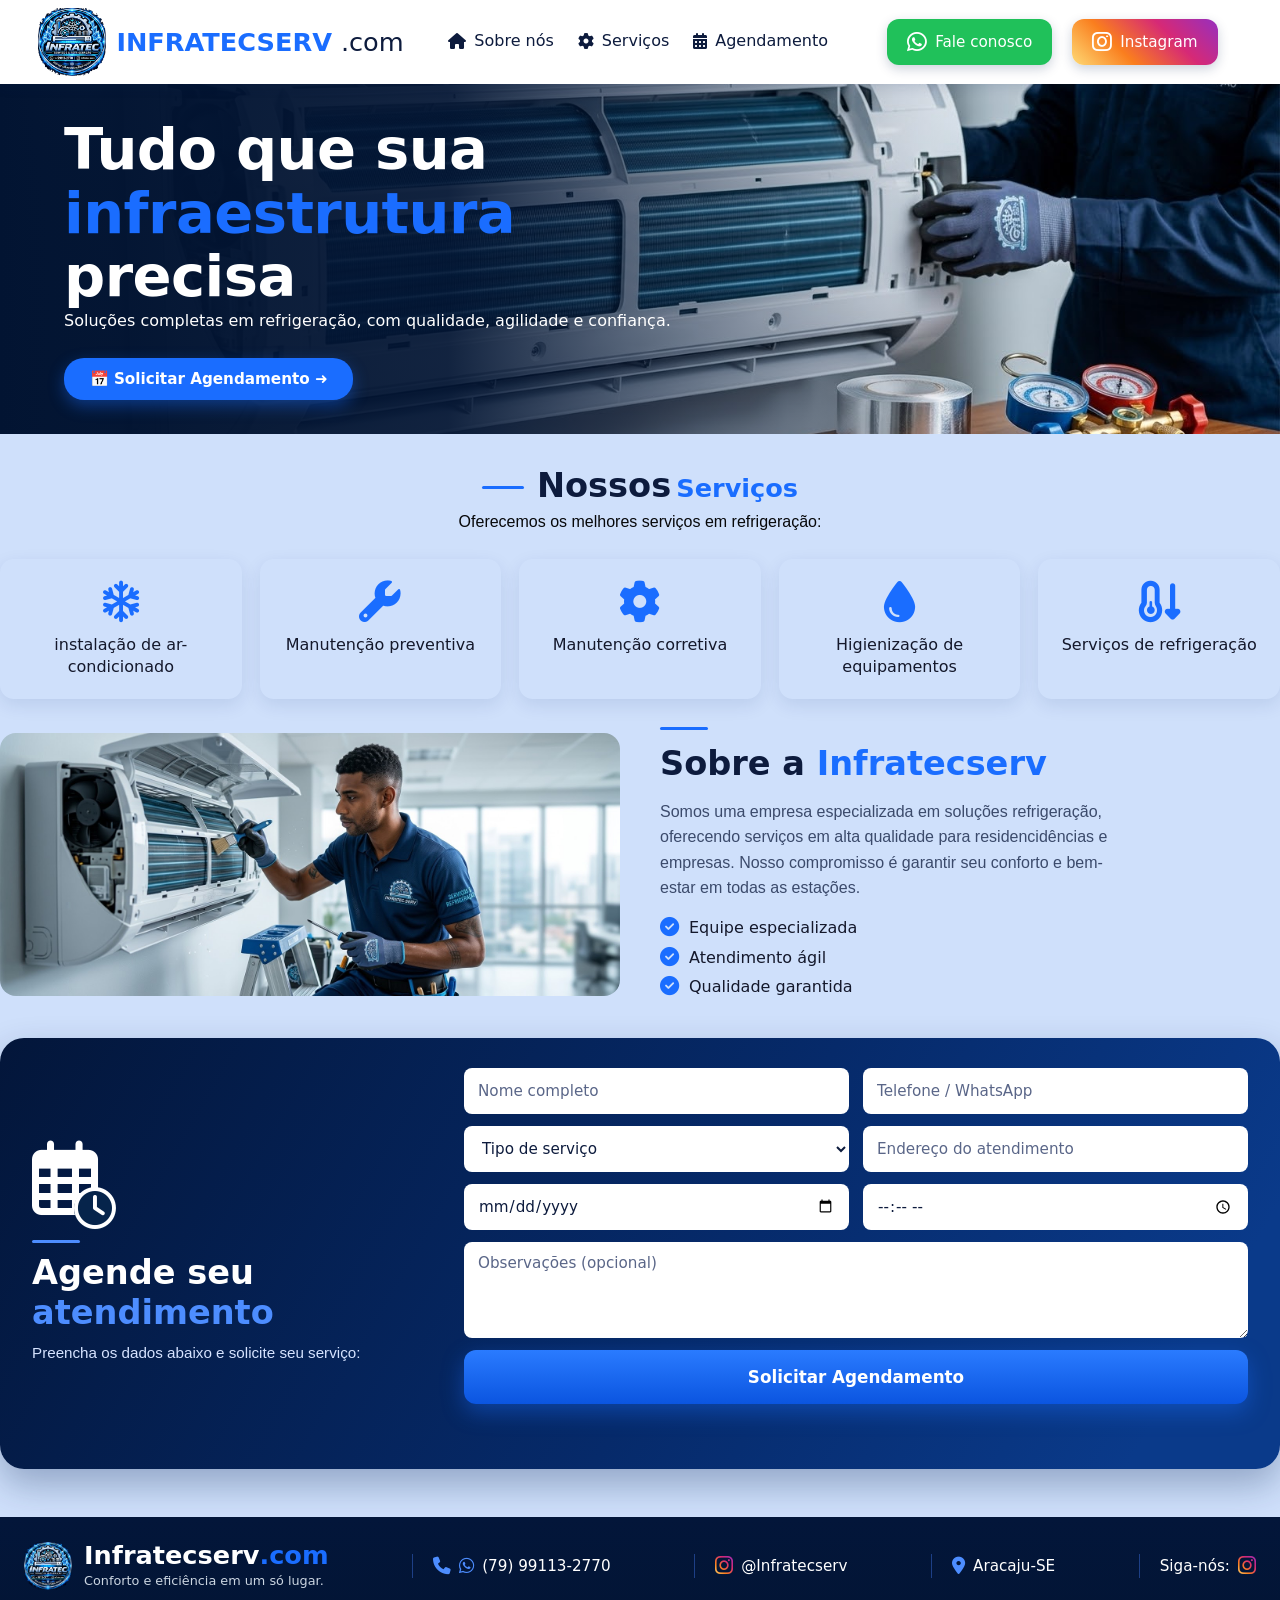
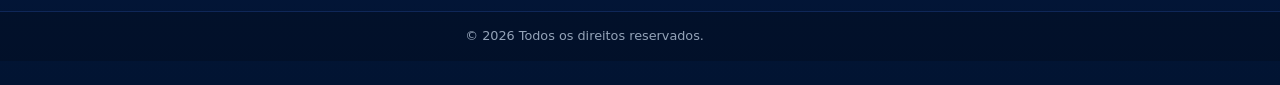
==== agendamento (1).html @ edc29859 "feature: Infratec_agendamento" ====
<!DOCTYPE html>
<html lang="pt-br">
<head>
    <meta charset="UTF-8">
    <meta name="viewport" content="width=device-width, initial-scale=1.0">
    <title>Agendamento infratecserv</title>
    <link rel="stylesheet" href="agendamento.css">
    <link rel="stylesheet" href="https://cdnjs.cloudflare.com/ajax/libs/font-awesome/6.7.2/css/all.min.css">
   <link rel="shortcut icon" href="flavicon infratecserv fundo transparente.png" type="image/png">
  <script src="script.js" defer></script>
</head>
<body>
    <header>
        <div id="logo"> 
        <img src="emblema infratecserv  transparente.png" alt="logo">  
       <span>
         INFRATECSERV <span class="destaque">.com</span>
       </span>
           
        </div>
     <nav>
    <a href="#sobre"><i class="fa-solid fa-house" aria-hidden="true"></i> Sobre nós</a>

    <a href="#serviços"><i class="fa-solid fa-gear" aria-hidden="true"></i> Serviços</a>
     
    <a href="#agendamento"><i class="fa-solid fa-calendar-days" aria-hidden="true"></i> Agendamento</a>

    <a class="whatsapp" href="https://wa.me/5579991132770">
    <i class="fa-brands fa-whatsapp"></i>
    Fale conosco
     </a>

     <a class="instagram" href="https://www.instagram.com/infratecserv/">
     <i class="fa-brands fa-instagram"></i>
     Instagram
    </a>
    </header>

    <main>
       <div>
        <section>
        <div id="slider">
        <h1>Tudo que sua
        <span>infraestrutura</span> 
          precisa
        </h1>
        <p>Soluções completas em refrigeração,
           com qualidade, agilidade e confiança.
        </p>
         <button id="botao-agendamento" type="button">📅 Solicitar Agendamento ➜</button>
        <img src="slider infratecserv.jpeg" alt="slider infratecserv">
       
        

     </div>
      </section>

     
        
        <div id="conteudo">
        <h1>Nossos</h1> <span>Serviços</span>
       
       <p>Oferecemos os melhores serviços em refrigeração:</p>
         <ul id="serviços">
          <li> <i class="fa-regular fa-snowflake" aria-hidden="true"></i> instalação de ar-condicionado</li>
          <li><i class="fa-solid fa-wrench" aria-hidden="true"></i>Manutenção preventiva</li>
          <li><i class="fa-solid fa-gear" aria-hidden="true"></i>Manutenção corretiva</li>
          <li><i class="fa-solid fa-droplet" aria-hidden="true"></i>Higienização de equipamentos</li>
          <li><i class="fa-solid fa-temperature-arrow-down" aria-hidden="true"></i>Serviços de refrigeração</li>
          




         </ul>
         <div>
        <section>
        <div id="sobre">
          <img src="slider sobre nós.jpeg" alt="sobre nós">
         <h1>Sobre a <span>Infratecserv</span></h1>
          <p>Somos uma empresa especializada em soluções 
             refrigeração, oferecendo serviços em alta
             qualidade para residencidências e empresas.
             Nosso compromisso é garantir seu conforto e
             bem-estar em todas as estações.
          </p>
          <ul id="checklist">
            <li><i class="fa-solid fa-circle-check"></i>Equipe especializada</li>
            <li><i class="fa-solid fa-circle-check"></i>Atendimento ágil</li>
            <li><i class="fa-solid fa-circle-check"></i>Qualidade garantida</li>
          </ul>
        </div>
        </section>
        </div>

        <div>
       <div>
         <section>
          <div id="agendamento">
            <div class="icone-agendamento">
             <i class="fa-regular fa-calendar-days"></i>
             <i class="fa-regular fa-clock"></i>
            </div>

            <h2>Agende seu <span>atendimento</span></h2>
            <p>Preencha os dados abaixo e solicite seu serviço:</p>

            <form id="form-agendamento" novalidate>
              <input type="text" id="nome" placeholder="Nome completo" aria-label="Nome completo" autocomplete="name" required>
              <input type="tel" id="telefone" placeholder="Telefone / WhatsApp" aria-label="Telefone / WhatsApp" autocomplete="tel" required>

              <select id="servico" aria-label="Tipo de serviço" required>
                <option value="">Tipo de serviço</option>
                <option>Instalação de ar-condicionado</option>
                <option>Manutenção preventiva</option>
                <option>Manutenção corretiva</option>
                <option>Higienização de equipamentos</option>
                <option>Outros serviços</option>
              </select>
              <input type="text" id="endereco" placeholder="Endereço do atendimento" aria-label="Endereço do atendimento" autocomplete="street-address" required>

              <input type="date" id="data" aria-label="Data desejada" required>
              <input type="time" id="horario" aria-label="Horário desejado" required>

              <textarea id="observacoes" placeholder="Observações (opcional)" aria-label="Observações"></textarea>

              <button type="submit">Solicitar Agendamento</button>
              <p id="aviso" role="status" aria-live="polite"></p>
            </form>
          </div>
         </section>
        </div>
 
      



            
    </main>
    <footer>
<div class="footer-container">
    <div class="bloco-1">
      <img src="emblema infratecserv  transparente.png" alt="emblema infratecserv">
      <div class="logo-texto">
        <span class="logo">
          <span class="marca">Infratecserv</span><span>.com</span>
        </span>
        <p>Conforto e eficiência em um só lugar.</p>
      </div>
    </div>
        <div class="bloco-2">
        <i class="fa-solid fa-phone"></i> <i class="fa-brands fa-whatsapp"></i><p>(79) 99113-2770</p> 
       </div>
        <div class="bloco-3">
        <i class="fa-brands fa-instagram instagram-icon"></i> <p>@Infratecserv</p>
       </div>
        <div class="bloco-4">
        <i class="fa-solid fa-location-dot"></i> <p>Aracaju-SE</p>
       </div>
        <div class="bloco-5">
         <p>Siga-nós:</p> <i class="fa-brands fa-instagram instagram-icon"></i>
       </div>
       <div class="bloco-6">
         <p>© 2026 Todos os direitos reservados.</p>

       </div>
    </footer>
    
</body>
</html>
---- agendamento.css ----
*{
    margin: 0;
    padding: 0;
    box-sizing: border-box;
}
 
html {
    scroll-behavior: smooth;
    scroll-padding-top: 100px;
}

body {
    font-family: "Poppins", "Segoe UI", system-ui, -apple-system, Roboto, Arial, sans-serif;
    color: #14182b;
    background: #cfe0fb;
    line-height: 1.6;
    min-height: 100vh;
    display: flex;
    flex-direction: column;
    overflow-x: hidden;
}
 
a:focus-visible {
    outline: 3px solid #1a6dff;
    outline-offset: 3px;
}
 
nav {
    display: flex;
    align-items: center;
    flex: 1;
    gap: 20px;
    margin: 0 24px;
}
 
nav a {
    display: inline-flex;
    align-items: center;
    gap: 8px;
    padding: 6px 2px;
    color: #0d1b3d;
    text-decoration: none;
    font-weight: 500;
}
 
nav a:first-child {
    margin-left: auto;
}
 
nav a:nth-child(3) {
    margin-right: auto;
}
 
nav a:not(.botao):not(.whatsapp):not(.instagram) {
    border-bottom: 2px solid transparent;
    transition: color 0.2s, border-color 0.2s;
}
 
nav a:not(.botao):not(.whatsapp):not(.instagram):hover {
    color: #1a6dff;
    border-color: #1a6dff;
}

.botao,
.whatsapp,
.instagram {
    display: inline-flex;
    align-items: center;
    justify-content: center;
    gap: 8px;
    padding: 0 20px;
    height: 46px;
    box-sizing: border-box;
    border-radius: 12px;
    color: white;
    text-decoration: none;
    font-size: 0.95rem;
    font-weight: 500;
    box-shadow: 0 4px 12px rgba(6, 33, 79, 0.2);
}
 
.botao i,
.whatsapp i,
.instagram i {
    font-size: 1.4rem;
}
 
.whatsapp {
    margin-left: auto;
    background-color: #20c15a;
}
 
 
.instagram {
    margin-left: 0;
    background: linear-gradient(45deg, #feda75, #fa7e1e, #d62976, #962fbf);
}
 
header {
    background-color: #ffffff;
    color: #ffffff;
    display: flex;
    justify-content: space-between;
    align-items: center;
    flex-wrap: wrap;
    padding: 8px 3%;
    box-shadow: 0 2px 12px rgba(6, 33, 79, 0.15);
    position: sticky;
    top: 0;
    z-index: 20;
}
 
#logo {
    display: flex;
    align-items: center;
    gap: 10px;
    flex-shrink: 0;
}
 
#logo img {
    max-height: 68px;
    width: auto;
    gap: 10px;
}
 
span{
    color: #1a6dff;
    display: inline-block;
    white-space: nowrap;
    font-size: 1.6rem;
    font-weight: 700;
}
 
.destaque {
    color: #0d1b3d;
    font-weight: 500;
}
 
#menu {
    display: flex;
    gap: 20px;
}

main {
    max-width: 1900px;
    width: 100%;
    margin: auto;
    flex: 1;
    display: grid;
    grid-template-columns: minmax(0, 1fr);

}

#slider {
    grid-area: slider;
    position: relative;
    overflow: hidden;
    min-height: 350px;
    display: flex;
    flex-direction: column;
    justify-content: center;
    align-items: flex-start;
    padding: 0px clamp(24px, 5vw, 64px);
    color: #ffffff;
    background: linear-gradient(120deg, #021432, #0a3a8a);
    width: 100vw;
    margin-left: calc(50% - 50vw);
    border-radius: 0;
}
 
#slider img {
    position: absolute;
    inset: 0;
    width: 100%;
    height: 100%;
    object-fit: cover;
    object-position: right center;
    z-index: 0;
}
 
#slider::before {
    content: "";
    position: absolute;
    inset: 0;
    z-index: 1;
    background: linear-gradient(90deg, #021432 0%, rgba(2, 20, 50, 0.92) 35%, rgba(2, 20, 50, 0) 75%);
}
 
#slider h1,
#slider p,
#slider span {
    position: relative;
    z-index: 2;
    max-width: 640px;
}
 
#slider h1,
#slider span{
    font-size: clamp(2.2rem, 5vw, 3.6rem);
    font-weight: 600;
    line-height: 1.1;
    letter-spacing: -0.01em;
}
 
#botao-agendamento {
    position: relative;
    z-index: 2;
    display: inline-block;
    margin-top: 24px;
    padding: 0.75rem 1.6rem;
    border: none;
    border-radius: 20px;
    background: #1a6dff;
    color: #ffffff;
    font-family: inherit;
    font-weight: 600;
    font-size: 0.95rem;
    cursor: pointer;
    box-shadow: 0 6px 16px rgba(26, 109, 255, 0.4);
    transition: background 0.2s ease, transform 0.2s ease;
}
 
#botao-agendamento:hover {
    background: #0f55d1;
    transform: translateY(-2px);
}
 
#botao-agendamento:focus-visible {
    outline: 3px solid #ffffff;
    outline-offset: 3px;
}

#conteudo{
    padding: 32px 0 8px;
    text-align: center;
}

#conteudo h1{
    display: inline-block;
    align-items: center;
    gap: 18px;
    font-size: clamp(1.6rem, 3vw, 2.1rem);
    font-weight: 600;
    line-height: 1.2;
    color: #0d1b3d;
}

#conteudo h1::before {
    content: "";
    display: inline-block;
    vertical-align: middle;
    margin-right: 13px;
    width: 42px;
    height: 3px;
    border-radius: 2px;
    background: #1a6dff;
}

#conteudo h1 span {
    color: #1a6dff;
}
 
#conteudo p {
    color: #07080a;
    font-family: Verdana, Geneva, Tahoma, sans-serif;
}

#serviços {
    display: grid;
    grid-template-columns: repeat(5, 1fr);
    gap: 18px;
    margin-top: 24px;
}

#serviços li{
    display: flex;
    flex-direction: column;
    align-items: center;
    gap: 12px;
    padding: 22px 14px;
    background: var(#1980c9);
    border-radius: 14px;
    box-shadow: 0 6px 18px rgba(7, 44, 108, 0.1);
    font-weight: 500;
    line-height: 1.35;
    transition: transform 0.2s, box-shadow 0.2s;
}

#serviços li:hover {
    transform: translateY(-4px);
    box-shadow: 0 12px 26px rgba(6, 33, 79, 0.16);
}
 
#serviços i {
    font-size: 2.6rem;
    color: #1a6dff;
}

#sobre {
    display: grid;
    grid-template-columns: 1fr 1fr;
    grid-template-rows: 1fr auto auto auto 1fr;
    column-gap: 40px;
    align-items: center;
    padding: 28px 0 36px;
    text-align: left;
}

#sobre img {
    grid-column: 1;
    grid-row: 1 / -1;
    width: 100%;
    max-height: 420px;
    object-fit: cover;
    border-radius: 16px;
}

#sobre h1,
#sobre p,
#sobre ul {
    grid-column: 2;
}

#sobre h1 {
    grid-row: 2;
    font-size: clamp(1.6rem, 3vw, 2.1rem);
    font-weight: 600;
    line-height: 1.2;
    color: #0d1b3d;
}

#sobre h1::before {
    content: "";
    display: block;
    width: 48px;
    height: 3px;
    margin-bottom: 14px;
    background: #1a6dff;
    border-radius: 2px;
}

#sobre h1 span {
    display: inline;
    font-size: inherit;
    font-weight: inherit;
    white-space: normal;
    color: #1a6dff;
}

#sobre p {
    grid-row: 3;
    margin-top: 14px;
    max-width: 52ch;
    color: #3b4a6b;
}

#checklist li{
    display: flex;
    align-items: center;
    gap: 10px;
    padding: 2px 0;
}

#checklist i {
    color: #1a6dff;
    font-size: 1.2rem;
}

#sobre ul {
    grid-row: 4;
    list-style: none;
    margin-top: 12px;
}

#agendamento {
    display: grid;
    grid-template-columns: minmax(240px, 1fr) minmax(0, 2fr);
    grid-template-rows: 1fr auto auto auto 1fr;
    column-gap: 40px;
    align-items: center;
    margin-bottom: 40px;
    padding: 30px 32px;
    border-radius: 24px;
    color: #fff;
    text-align: left;
    background: linear-gradient(120deg, #03163a 0%, #062a6a 55%, #0a3a8a 90%);
    box-shadow: 0 16px 36px rgba(6, 33, 79, 0.3);
}

.icone-agendamento {
    grid-column: 1;
    grid-row: 2;
    justify-self: start;
    position: relative;
    display: inline-block;
    color: white;
    font-size: 75px;
    line-height: 1;
}

.icone-agendamento .fa-clock {
    position: absolute;
    right: -18px;
    bottom: -12px;
    font-size: 42px;
    background-color: #06244b;
    border-radius: 50%;
}

#agendamento > h2 {
    grid-column: 1;
    grid-row: 3;
    margin-top: 22px;
    font-size: clamp(1.6rem, 3vw, 2.1rem);
    font-weight: 600;
    line-height: 1.2;
}

#agendamento > h2::before {
    content: "";
    display: block;
    width: 48px;
    height: 3px;
    margin-bottom: 10px;
    background: #4d8dff;
    border-radius: 2px;
}

#agendamento > h2 span {
    display: inline;
    font-size: inherit;
    font-weight: inherit;
    white-space: normal;
    color: #4d8dff;
}

#agendamento > p {
    grid-column: 1;
    grid-row: 4;
    margin-top: 8px;
    color: #d6e3ff;
    font-size: 0.95rem;
}

#form-agendamento {
    grid-column: 2;
    grid-row: 1 / -1;
    display: grid;
    grid-template-columns: repeat(2, minmax(0, 1fr));
    gap: 12px 14px;
}

#form-agendamento input,
#form-agendamento select,
#form-agendamento textarea {
    width: 100%;
    height: 46px;
    padding: 0 14px;
    border: 0;
    border-radius: 8px;
    background: #ffffff;
    color: #0d1b3d;
    font-family: inherit;
    font-size: 0.95rem;
}

#form-agendamento textarea {
    grid-column: 1 / -1;
    height: 96px;
    padding: 12px 14px;
    resize: vertical;
}

#form-agendamento ::placeholder {
    color: #5a6688;
}

#form-agendamento input:focus-visible,
#form-agendamento select:focus-visible,
#form-agendamento textarea:focus-visible {
    outline: 3px solid #4d8dff;
    outline-offset: 2px;
}

#form-agendamento button {
    grid-column: 1 / -1;
    height: 54px;
    border: 0;
    border-radius: 12px;
    background: linear-gradient(180deg, #2a7bff, #0b55e0);
    color: #ffffff;
    font-family: inherit;
    font-size: 1.05rem;
    font-weight: 600;
    cursor: pointer;
    box-shadow: 0 8px 22px rgba(26, 109, 255, 0.4);
    transition: transform 0.15s;
}

#form-agendamento button:hover {
    transform: translateY(-2px);
}

#form-agendamento button:focus-visible {
    outline: 3px solid #ffffff;
    outline-offset: 3px;
}

#aviso {
    grid-column: 1 / -1;
    min-height: 1.5em;
    color: #ffffff;
    font-size: 0.95rem;
}

#form-agendamento #aviso {
    grid-column: 1 / -1;
    min-height: 1.5em;
    color: #ffffff;
    font-family: inherit;
    font-size: 0.95rem;
}

@media (max-width: 1100px) {
    #serviços {
        grid-template-columns: repeat(3, 1fr);
    }
}

@media (max-width: 900px) {
    main {
        padding: 0 16px;
    }

    header {
        justify-content: center;
        gap: 10px;
    }

    nav {
        flex: 1 1 100%;
        flex-wrap: wrap;
        justify-content: center;
        gap: 10px 16px;
        margin: 0;
    }

    nav a:first-child,
    nav a:nth-child(3),
    .whatsapp {
        margin-left: 0;
        margin-right: 0;
    }

    #slider {
        min-height: 320px;
    }

    #slider::before {
        background: linear-gradient(180deg, rgba(2, 20, 50, 0.94) 0%, rgba(2, 20, 50, 0.7) 100%);
    }

    #sobre {
        grid-template-columns: 1fr;
        grid-template-rows: auto;
        row-gap: 16px;
    }

    #sobre img,
    #sobre h1,
    #sobre p,
    #sobre ul {
        grid-column: 1;
        grid-row: auto;
    }
}

footer {
    width: 100%;
    background: linear-gradient(180deg, #03163a, #021432);
    color: #ffffff;
    display: flex;
    flex-direction: column;
}

.footer-container {
    max-width: 1400px;
    width: 100%;
    margin: 0 auto;
    padding: 24px;
    display: grid;
    grid-template-columns: auto repeat(4, auto);
    align-items: center;
    justify-content: space-between;
    gap: 20px;
}

.bloco-1 {
    display: flex;
    align-items: center;
    gap: 12px;
}

.bloco-1 img {
    height: 48px;
    width: auto;
}

.logo-texto .logo {
    font-size: 1.3rem;
    font-weight: 700;
    line-height: 1.1;
    display: block;
    white-space: nowrap;
}

.logo-texto .marca {
    color: #ffffff;
}

.logo-texto p {
    font-size: 0.8rem;
    color: #cbd5e1;
    margin-top: 2px;
    white-space: nowrap;
}

.bloco-2,
.bloco-3,
.bloco-4,
.bloco-5 {
    display: flex;
    align-items: center;
    gap: 8px;
    padding-left: 20px;
    border-left: 1px solid #1d3f86;
    font-size: 0.95rem;
    white-space: nowrap;
}

.bloco-2 i,
.bloco-3 i,
.bloco-4 i {
    font-size: 1.1rem;
    color: #4d8dff;
}

.bloco-2 p,
.bloco-3 p,
.bloco-4 p {
    color: #ffffff;
}

.instagram-icon {
    background: linear-gradient(45deg, #feda75, #fa7e1e, #d62976, #962fbf);
    -webkit-background-clip: text;
    -webkit-text-fill-color: transparent;
    font-size: 1.3rem !important;
}

.bloco-5 a {
    display: flex;
    align-items: center;
    text-decoration: none;
}

.bloco-6 {
    width: 140vw;
    position: relative;
    left: 100%;
    right: 100%;
    margin-left: -50vw;
    margin-right: -190vw;
    padding: 14px 16px;
    text-align: center;
    font-size: 0.8rem;
    color: #94a3b8;
    border-top: 1px solid rgba(29, 63, 134, 0.5);
    background-color: rgba(0, 0, 0, 0.2);
    box-sizing: border-box;
}

@media (max-width: 1200px) {
    .footer-container {
        grid-template-columns: repeat(2, 1fr);
        justify-items: center;
        text-align: center;
    }

    .bloco-2,
    .bloco-3,
    .bloco-4,
    .bloco-5 {
        border-left: none;
        padding-left: 0;
        justify-content: center;
    }
}

@media (max-width: 768px) {
    .footer-container {
        grid-template-columns: 1fr;
    }
}

@media (max-width: 600px) {
    #logo span {
        font-size: 1.2rem;
    }

    #logo img {
        max-height: 56px;
    }

    nav a {
        font-size: 0.9rem;
    }

    .botao,
    .whatsapp,
    .instagram {
        height: 42px;
        padding: 0 14px;
    }

    #botao-agendamento {
        font-size: 0.9rem;
    }

    #conteudo h1::before {
        width: 28px;
        margin-right: 8px;
    }

    #serviços {
        grid-template-columns: repeat(2, 1fr);
        gap: 12px;
    }

    #serviços li {
        padding: 18px 10px;
    }

    #serviços i {
        font-size: 2.2rem;
    }
}

@media (max-width: 900px) {
    #agendamento {
        grid-template-columns: 1fr;
        grid-template-rows: auto;
        row-gap: 12px;
        padding: 24px 18px;
    }

    .icone-agendamento,
    #agendamento > h2,
    #agendamento > p,
    #form-agendamento {
        grid-column: 1;
        grid-row: auto;
    }
}

@media (max-width: 560px) {
    #form-agendamento {
        grid-template-columns: 1fr;
    }
}
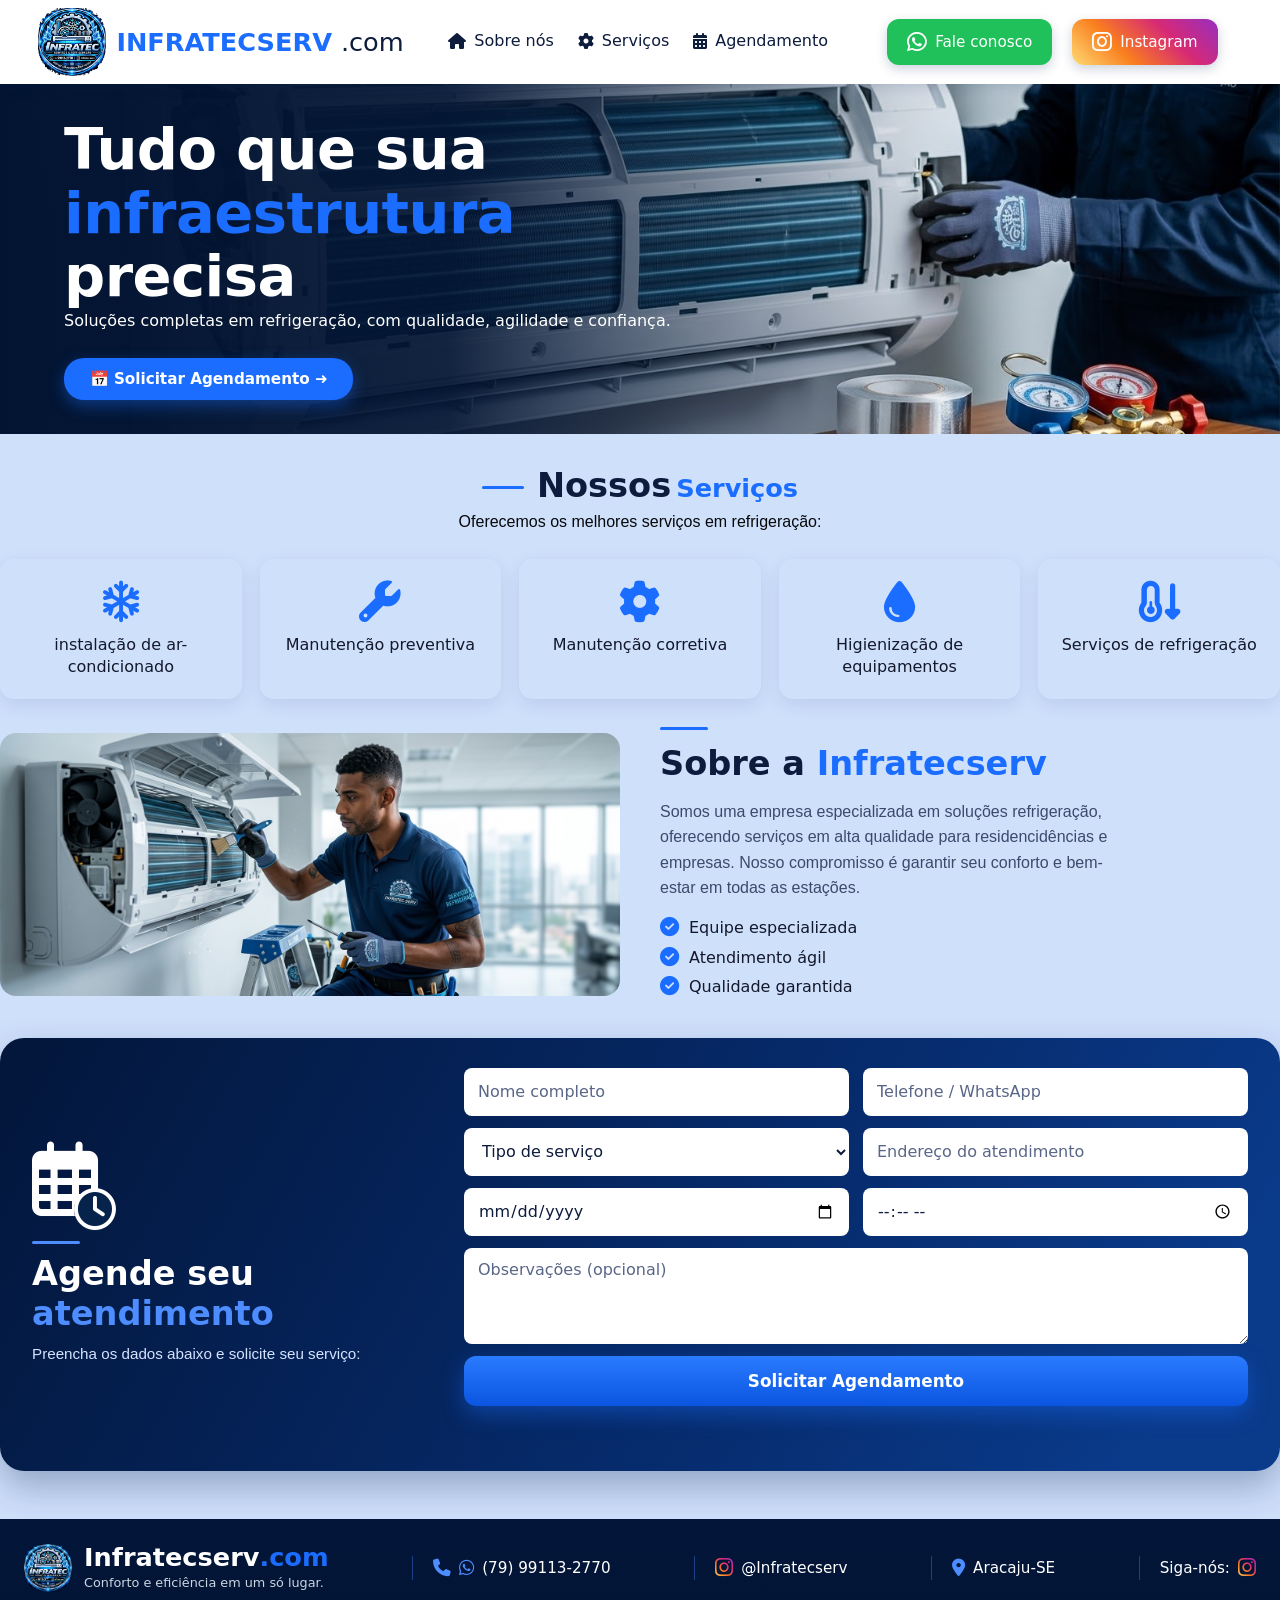
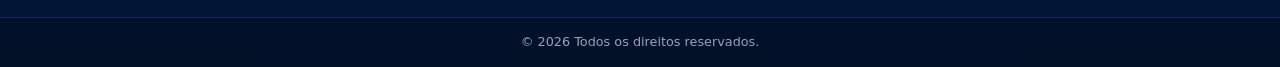
==== commit bdc5e9f2: "Add files via upload" ====
--- a/agendamento (1).html
+++ b/agendamento (1).html
@@ -10,31 +10,34 @@
   <script src="script.js" defer></script>
 </head>
 <body>
-    <header>
-        <div id="logo"> 
+   <header>
+    <div id="logo"> 
         <img src="emblema infratecserv  transparente.png" alt="logo">  
-       <span>
-         INFRATECSERV <span class="destaque">.com</span>
-       </span>
-           
-        </div>
-     <nav>
-    <a href="#sobre"><i class="fa-solid fa-house" aria-hidden="true"></i> Sobre nós</a>
+        <span>
+            INFRATECSERV <span class="destaque">.com</span>
+        </span>
+    </div>
 
-    <a href="#serviços"><i class="fa-solid fa-gear" aria-hidden="true"></i> Serviços</a>
-     
-    <a href="#agendamento"><i class="fa-solid fa-calendar-days" aria-hidden="true"></i> Agendamento</a>
+    <!-- O botão precisa ter o ID "botao-menu" -->
+    <button id="botao-menu" type="button" aria-label="Abrir menu" aria-expanded="false" aria-controls="menu">
+        <i class="fa-solid fa-bars" aria-hidden="true"></i>
+    </button>
 
-    <a class="whatsapp" href="https://wa.me/5579991132770">
-    <i class="fa-brands fa-whatsapp"></i>
-    Fale conosco
-     </a>
+    <!-- O nav precisa ter o ID "menu" -->
+    <nav id="menu">
+        <a href="#sobre"><i class="fa-solid fa-house" aria-hidden="true"></i> Sobre nós</a>
+        <a href="#serviços"><i class="fa-solid fa-gear" aria-hidden="true"></i> Serviços</a>
+        <a href="#agendamento"><i class="fa-solid fa-calendar-days" aria-hidden="true"></i> Agendamento</a>
 
-     <a class="instagram" href="https://www.instagram.com/infratecserv/">
-     <i class="fa-brands fa-instagram"></i>
-     Instagram
-    </a>
-    </header>
+        <a class="whatsapp" href="https://wa.me/5579991132770">
+            <i class="fa-brands fa-whatsapp"></i> Fale conosco
+        </a>
+
+        <a class="instagram" href="https://www.instagram.com/infratecserv/">
+            <i class="fa-brands fa-instagram"></i> Instagram
+        </a>
+    </nav>
+</header>
 
     <main>
        <div>
@@ -160,6 +163,7 @@
         <div class="bloco-5">
          <p>Siga-nós:</p> <i class="fa-brands fa-instagram instagram-icon"></i>
        </div>
+       </div>
        <div class="bloco-6">
          <p>© 2026 Todos os direitos reservados.</p>
 
--- a/agendamento.css
+++ b/agendamento.css
@@ -388,11 +388,11 @@
 }
 
 .icone-agendamento {
+    display: inline-block;
     grid-column: 1;
     grid-row: 2;
     justify-self: start;
     position: relative;
-    display: inline-block;
     color: white;
     font-size: 75px;
     line-height: 1;
@@ -509,7 +509,7 @@
 #aviso {
     grid-column: 1 / -1;
     min-height: 1.5em;
-    color: #ffffff;
+    color: #b61d1d;
     font-size: 0.95rem;
 }
 
@@ -665,106 +665,169 @@
 }
 
 .bloco-6 {
-    width: 140vw;
-    position: relative;
-    left: 100%;
-    right: 100%;
-    margin-left: -50vw;
-    margin-right: -190vw;
+    grid-column: 1 / -1;
+    width: 100%;
     padding: 14px 16px;
     text-align: center;
     font-size: 0.8rem;
     color: #94a3b8;
     border-top: 1px solid rgba(29, 63, 134, 0.5);
     background-color: rgba(0, 0, 0, 0.2);
-    box-sizing: border-box;
-}
-
-@media (max-width: 1200px) {
+}
+
+
+#botao-menu {
+    display: none;
+}
+
+@media (max-width: 1100px) {
+    header {
+        flex-wrap: wrap;
+        justify-content: space-between;
+        padding: 10px 16px;
+    }
+
+    #botao-menu {
+        display: inline-flex;
+        align-items: center;
+        justify-content: center;
+        width: 46px;
+        height: 46px;
+        border: 0;
+        border-radius: 10px;
+        background: #0d1b3d;
+        color: #ffffff;
+        font-size: 1.3rem;
+        cursor: pointer;
+    }
+
+    nav {
+        display: none;
+        width: 100%;
+        flex-direction: column;
+        align-items: stretch;
+        gap: 8px;
+        margin: 10px 0 0 0;
+        padding: 12px;
+        background: #ffffff;
+        border-radius: 12px;
+        box-shadow: 0 10px 25px rgba(6, 33, 79, 0.15);
+    }
+
+    nav.aberto {
+        display: flex;
+    }
+
+    nav a {
+        margin: 0 !important;
+        padding: 10px 14px;
+        font-size: 1rem;
+        border-bottom: 1px solid #f0f0f0;
+    }
+    
+    nav a:last-child {
+        border-bottom: none;
+    }
+
+    .whatsapp, .instagram {
+        margin-left: 0 !important;
+        width: 100%;
+    }
+}
+
+
+
+#form-agendamento input,
+#form-agendamento select,
+#form-agendamento textarea {
+    width: 100%;
+    height: 48px;
+    padding: 0 14px;
+    border: 0;
+    border-radius: 8px;
+    background: #ffffff;
+    color: #0d1b3d;
+    font-family: inherit;
+    font-size: 16px;
+}
+
+#form-agendamento textarea {
+    height: 96px;
+    padding: 12px 14px;
+    resize: vertical;
+}
+
+#form-agendamento button {
+    height: 50px;
+    border: 0;
+    border-radius: 12px;
+    background: linear-gradient(180deg, #2a7bff, #0b55e0);
+    color: #ffffff;
+    font-family: inherit;
+    font-size: 1.05rem;
+    font-weight: 600;
+    cursor: pointer;
+    box-shadow: 0 8px 22px rgba(26, 109, 255, 0.4);
+}
+
+
+@media (max-width: 1100px) {
+    #menu {
+        display: none;
+        position: absolute;
+        top: 100%;
+        left: 0;
+        right: 0;
+        flex-direction: column;
+        align-items: stretch;
+        gap: 8px;
+        padding: 16px;
+        background: #ffffff;
+        box-shadow: 0 10px 25px rgba(6, 33, 79, 0.15);
+        z-index: 100;
+    }
+
+    #menu.aberto {
+        display: flex !important;
+    }
+}
+
+@media (max-width: 1100px) {
+    #agendamento {
+        display: flex;
+        flex-direction: column;
+        gap: 24px;
+    }
+    
+    .icone-agendamento {
+        display: none;
+        max-width: 360px;
+    }
+
+    #form-agendamento {
+        display: flex;
+        flex-direction: column;
+    }
+
     .footer-container {
-        grid-template-columns: repeat(2, 1fr);
-        justify-items: center;
-        text-align: center;
+        display: flex;
+        flex-direction: column;
+        align-items: flex-start;
+        gap: 16px;
     }
 
     .bloco-2,
     .bloco-3,
     .bloco-4,
     .bloco-5 {
+        padding-left: 0;
         border-left: none;
-        padding-left: 0;
-        justify-content: center;
-    }
-}
-
-@media (max-width: 768px) {
-    .footer-container {
-        grid-template-columns: 1fr;
-    }
-}
-
-@media (max-width: 600px) {
-    #logo span {
-        font-size: 1.2rem;
-    }
-
-    #logo img {
-        max-height: 56px;
-    }
-
-    nav a {
-        font-size: 0.9rem;
-    }
-
-    .botao,
-    .whatsapp,
-    .instagram {
-        height: 42px;
-        padding: 0 14px;
-    }
-
-    #botao-agendamento {
-        font-size: 0.9rem;
-    }
-
-    #conteudo h1::before {
-        width: 28px;
-        margin-right: 8px;
-    }
-
-    #serviços {
-        grid-template-columns: repeat(2, 1fr);
-        gap: 12px;
-    }
-
-    #serviços li {
-        padding: 18px 10px;
-    }
-
-    #serviços i {
-        font-size: 2.2rem;
-    }
-}
-
-@media (max-width: 900px) {
-    #agendamento {
-        grid-template-columns: 1fr;
-        grid-template-rows: auto;
-        row-gap: 12px;
-        padding: 24px 18px;
-    }
-
-    .icone-agendamento,
-    #agendamento > h2,
-    #agendamento > p,
-    #form-agendamento {
-        grid-column: 1;
-        grid-row: auto;
-    }
-}
-
-@media (max-width: 560px) {
-    #form-agendamento {
-        grid-template-columns: 1fr;
-    }
+    }
+}
+
+#form-agendamento input.erro,
+#form-agendamento select.erro,
+#form-agendamento textarea.erro {
+    border: 2px solid #ff4d4d !important;
+    background-color: #f6f4f4 !important;
 }
